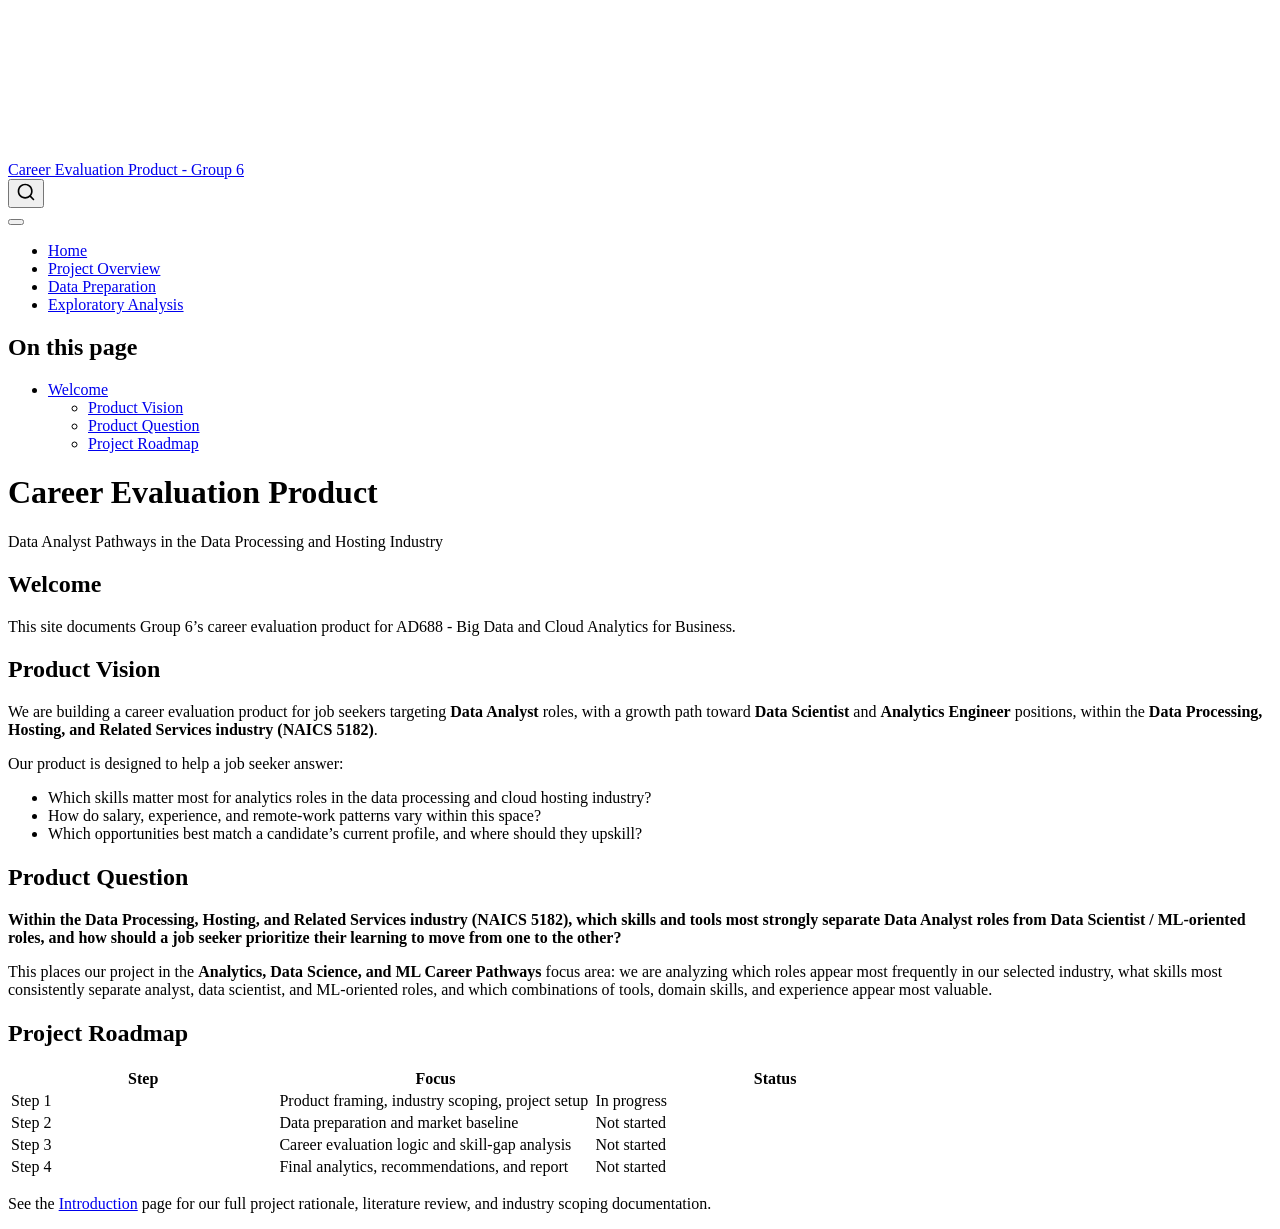
==== index.html @ 71bba5a8 "Built site for gh-pages" ====
<!DOCTYPE html>
<html xmlns="http://www.w3.org/1999/xhtml" lang="en" xml:lang="en"><head>

<meta charset="utf-8">
<meta name="generator" content="quarto-1.10.18">

<meta name="viewport" content="width=device-width, initial-scale=1.0, user-scalable=yes">


<title>Career Evaluation Product – Career Evaluation Product - Group 6</title>
<style>
/* Default styles provided by pandoc.
** See https://pandoc.org/MANUAL.html#variables-for-html for config info.
*/
span.smallcaps{font-variant: small-caps;}
div.columns{display: flex; gap: 1.5em;}
div.column{flex: auto;}
@media screen {
div.columns{gap: min(4vw, 1.5em);}
div.column{overflow-x: auto;}
}
div.hanging-indent{margin-left: 1.5em; text-indent: -1.5em;}
ul.task-list{list-style: none;}
ul.task-list li input[type="checkbox"] {
  width: 0.8em;
  margin: 0 0.8em 0.2em -1em; /* quarto-specific, see https://github.com/quarto-dev/quarto-cli/issues/4556 */ 
  vertical-align: middle;
}
</style>


<script src="site_libs/quarto-nav/quarto-nav.js"></script>
<script src="site_libs/quarto-nav/headroom.min.js"></script>
<script src="site_libs/clipboard/clipboard.min.js"></script>
<script src="site_libs/quarto-search/autocomplete.umd.js"></script>
<script src="site_libs/quarto-search/fuse.min.js"></script>
<script src="site_libs/quarto-search/quarto-search.js"></script>
<meta name="quarto:offset" content="./">
<script src="site_libs/quarto-html/quarto.js" type="module"></script>
<script src="site_libs/quarto-html/tabsets/tabsets.js" type="module"></script>
<script src="site_libs/quarto-html/popper.min.js"></script>
<script src="site_libs/quarto-html/tippy.umd.min.js"></script>
<script src="site_libs/quarto-html/anchor.min.js"></script>
<link href="site_libs/quarto-html/tippy.css" rel="stylesheet">
<link href="site_libs/quarto-html/quarto-syntax-highlighting-64a204ab8560d761af7679ceaba22944.css" rel="stylesheet" id="quarto-text-highlighting-styles">
<script src="site_libs/bootstrap/bootstrap.min.js"></script>
<link href="site_libs/bootstrap/bootstrap-icons.css" rel="stylesheet">
<link href="site_libs/bootstrap/bootstrap-3e9b1289f5f353c49b617ce48ad2bc38.min.css" rel="stylesheet" append-hash="true" id="quarto-bootstrap" data-mode="light">
<script id="quarto-search-options" type="application/json">{
  "location": "navbar",
  "copy-button": false,
  "collapse-after": 3,
  "panel-placement": "end",
  "type": "overlay",
  "limit": 50,
  "keyboard-shortcut": [
    "f",
    "/",
    "s"
  ],
  "show-item-context": false,
  "language": {
    "search-no-results-text": "No results",
    "search-matching-documents-text": "matching documents",
    "search-copy-link-title": "Copy link to search",
    "search-hide-matches-text": "Hide additional matches",
    "search-more-match-text": "more match in this document",
    "search-more-matches-text": "more matches in this document",
    "search-clear-button-title": "Clear",
    "search-text-placeholder": "",
    "search-detached-cancel-button-title": "Cancel",
    "search-submit-button-title": "Submit",
    "search-label": "Search"
  }
}</script>


<link rel="stylesheet" href="styles.css">
</head>

<body class="nav-fixed quarto-light">

<div id="quarto-search-results"></div>
  <header id="quarto-header" class="headroom fixed-top">
    <nav class="navbar navbar-expand-lg " data-bs-theme="dark">
      <div class="navbar-container container-fluid">
      <div class="navbar-brand-container mx-auto">
    <a class="navbar-brand" href="./index.html">
    <span class="navbar-title">Career Evaluation Product - Group 6</span>
    </a>
  </div>
            <div id="quarto-search" class="" title="Search"></div>
          <button class="navbar-toggler" type="button" data-bs-toggle="collapse" data-bs-target="#navbarCollapse" aria-controls="navbarCollapse" role="menu" aria-expanded="false" aria-label="Toggle navigation" onclick="if (window.quartoToggleHeadroom) { window.quartoToggleHeadroom(); }">
  <span class="navbar-toggler-icon"></span>
</button>
          <div class="collapse navbar-collapse" id="navbarCollapse">
            <ul class="navbar-nav navbar-nav-scroll me-auto">
  <li class="nav-item">
    <a class="nav-link active" href="./index.html" aria-current="page"> 
<span class="menu-text">Home</span></a>
  </li>  
  <li class="nav-item">
    <a class="nav-link" href="./introduction.html"> 
<span class="menu-text">Project Overview</span></a>
  </li>  
  <li class="nav-item">
    <a class="nav-link" href="./data_preparation.html"> 
<span class="menu-text">Data Preparation</span></a>
  </li>  
  <li class="nav-item">
    <a class="nav-link" href="./eda.html"> 
<span class="menu-text">Exploratory Analysis</span></a>
  </li>  
</ul>
          </div> <!-- /navcollapse -->
            <div class="quarto-navbar-tools">
</div>
      </div> <!-- /container-fluid -->
    </nav>
</header>
<!-- content -->
<div id="quarto-content" class="quarto-container page-columns page-rows-contents page-layout-article page-navbar">
<!-- sidebar -->
<!-- margin-sidebar -->
    <div id="quarto-margin-sidebar" class="sidebar margin-sidebar">
        <nav id="TOC" role="doc-toc" class="toc-active">
    <h2 id="toc-title">On this page</h2>
   
  <ul>
  <li><a href="#welcome" id="toc-welcome" class="nav-link active" data-scroll-target="#welcome">Welcome</a>
  <ul class="collapse">
  <li><a href="#product-vision" id="toc-product-vision" class="nav-link" data-scroll-target="#product-vision">Product Vision</a></li>
  <li><a href="#product-question" id="toc-product-question" class="nav-link" data-scroll-target="#product-question">Product Question</a></li>
  <li><a href="#project-roadmap" id="toc-project-roadmap" class="nav-link" data-scroll-target="#project-roadmap">Project Roadmap</a></li>
  </ul></li>
  </ul>
</nav>
    </div>
<!-- main -->
<main class="content" id="quarto-document-content">

<header id="title-block-header" class="quarto-title-block default">
<div class="quarto-title">
<h1 class="title">Career Evaluation Product</h1>
<p class="subtitle lead">Data Analyst Pathways in the Data Processing and Hosting Industry</p>
</div>



<div class="quarto-title-meta">

    
  
    
  </div>
  


</header>


<section id="welcome" class="level1">
<h1>Welcome</h1>
<p>This site documents Group 6’s career evaluation product for AD688 - Big Data and Cloud Analytics for Business.</p>
<section id="product-vision" class="level2">
<h2 class="anchored" data-anchor-id="product-vision">Product Vision</h2>
<p>We are building a career evaluation product for job seekers targeting <strong>Data Analyst</strong> roles, with a growth path toward <strong>Data Scientist</strong> and <strong>Analytics Engineer</strong> positions, within the <strong>Data Processing, Hosting, and Related Services industry (NAICS 5182)</strong>.</p>
<p>Our product is designed to help a job seeker answer:</p>
<ul>
<li>Which skills matter most for analytics roles in the data processing and cloud hosting industry?</li>
<li>How do salary, experience, and remote-work patterns vary within this space?</li>
<li>Which opportunities best match a candidate’s current profile, and where should they upskill?</li>
</ul>
</section>
<section id="product-question" class="level2">
<h2 class="anchored" data-anchor-id="product-question">Product Question</h2>
<p><strong>Within the Data Processing, Hosting, and Related Services industry (NAICS 5182), which skills and tools most strongly separate Data Analyst roles from Data Scientist / ML-oriented roles, and how should a job seeker prioritize their learning to move from one to the other?</strong></p>
<p>This places our project in the <strong>Analytics, Data Science, and ML Career Pathways</strong> focus area: we are analyzing which roles appear most frequently in our selected industry, what skills most consistently separate analyst, data scientist, and ML-oriented roles, and which combinations of tools, domain skills, and experience appear most valuable.</p>
</section>
<section id="project-roadmap" class="level2">
<h2 class="anchored" data-anchor-id="project-roadmap">Project Roadmap</h2>
<table class="caption-top table">
<colgroup>
<col style="width: 28%">
<col style="width: 33%">
<col style="width: 38%">
</colgroup>
<thead>
<tr class="header">
<th>Step</th>
<th>Focus</th>
<th>Status</th>
</tr>
</thead>
<tbody>
<tr class="odd">
<td>Step 1</td>
<td>Product framing, industry scoping, project setup</td>
<td>In progress</td>
</tr>
<tr class="even">
<td>Step 2</td>
<td>Data preparation and market baseline</td>
<td>Not started</td>
</tr>
<tr class="odd">
<td>Step 3</td>
<td>Career evaluation logic and skill-gap analysis</td>
<td>Not started</td>
</tr>
<tr class="even">
<td>Step 4</td>
<td>Final analytics, recommendations, and report</td>
<td>Not started</td>
</tr>
</tbody>
</table>
<p>See the <a href="./introduction.html">Introduction</a> page for our full project rationale, literature review, and industry scoping documentation.</p>


</section>
</section>

</main> <!-- /main -->
<script id="quarto-html-after-body" type="application/javascript">
  window.document.addEventListener("DOMContentLoaded", function (event) {
    const icon = "";
    const anchorJS = new window.AnchorJS();
    anchorJS.options = {
      placement: 'right',
      icon: icon
    };
    anchorJS.add('.anchored');
    const isCodeAnnotation = (el) => {
      for (const clz of el.classList) {
        if (clz.startsWith('code-annotation-')) {                     
          return true;
        }
      }
      return false;
    }
    const onCopySuccess = function(e) {
      // button target
      const button = e.trigger;
      // don't keep focus
      button.blur();
      // flash "checked"
      button.classList.add('code-copy-button-checked');
      var currentTitle = button.getAttribute("title");
      button.setAttribute("title", "Copied!");
      let tooltip;
      if (window.bootstrap) {
        button.setAttribute("data-bs-toggle", "tooltip");
        button.setAttribute("data-bs-placement", "left");
        button.setAttribute("data-bs-title", "Copied!");
        tooltip = new bootstrap.Tooltip(button, 
          { trigger: "manual", 
            customClass: "code-copy-button-tooltip",
            offset: [0, -8]});
        tooltip.show();    
      }
      setTimeout(function() {
        if (tooltip) {
          tooltip.hide();
          button.removeAttribute("data-bs-title");
          button.removeAttribute("data-bs-toggle");
          button.removeAttribute("data-bs-placement");
        }
        button.setAttribute("title", currentTitle);
        button.classList.remove('code-copy-button-checked');
      }, 1000);
      // clear code selection
      e.clearSelection();
    }
    const getTextToCopy = function(trigger) {
      const outerScaffold = trigger.parentElement.cloneNode(true);
      const codeEl = outerScaffold.querySelector('code');
      for (const childEl of codeEl.children) {
        if (isCodeAnnotation(childEl)) {
          childEl.remove();
        }
      }
      return codeEl.innerText;
    }
    const clipboard = new window.ClipboardJS('.code-copy-button:not([data-in-quarto-modal])', {
      text: getTextToCopy
    });
    clipboard.on('success', onCopySuccess);
    if (window.document.getElementById('quarto-embedded-source-code-modal')) {
      const clipboardModal = new window.ClipboardJS('.code-copy-button[data-in-quarto-modal]', {
        text: getTextToCopy,
        container: window.document.getElementById('quarto-embedded-source-code-modal')
      });
      clipboardModal.on('success', onCopySuccess);
    }
      var localhostRegex = new RegExp(/^(?:http|https):\/\/localhost\:?[0-9]*\//);
      var mailtoRegex = new RegExp(/^mailto:/);
        var filterRegex = new RegExp("https:\/\/mpp66-ctrl\.github\.io\/ad688-industry-career-product-group6\/");
      var isInternal = (href) => {
          return filterRegex.test(href) || localhostRegex.test(href) || mailtoRegex.test(href);
      }
      // Inspect non-navigation links and adorn them if external
     var links = window.document.querySelectorAll('a[href]:not(.nav-link):not(.navbar-brand):not(.toc-action):not(.sidebar-link):not(.sidebar-item-toggle):not(.pagination-link):not(.no-external):not([aria-hidden]):not(.dropdown-item):not(.quarto-navigation-tool):not(.about-link)');
      for (var i=0; i<links.length; i++) {
        const link = links[i];
        if (!isInternal(link.href)) {
          // undo the damage that might have been done by quarto-nav.js in the case of
          // links that we want to consider external
          if (link.dataset.originalHref !== undefined) {
            link.href = link.dataset.originalHref;
          }
        }
      }
    function tippyHover(el, contentFn, onTriggerFn, onUntriggerFn) {
      const config = {
        allowHTML: true,
        maxWidth: 500,
        delay: 100,
        arrow: false,
        appendTo: function(el) {
            return el.parentElement;
        },
        interactive: true,
        interactiveBorder: 10,
        theme: 'quarto',
        placement: 'bottom-start',
      };
      if (contentFn) {
        config.content = contentFn;
      }
      if (onTriggerFn) {
        config.onTrigger = onTriggerFn;
      }
      if (onUntriggerFn) {
        config.onUntrigger = onUntriggerFn;
      }
      window.tippy(el, config); 
    }
    const noterefs = window.document.querySelectorAll('a[role="doc-noteref"]');
    for (var i=0; i<noterefs.length; i++) {
      const ref = noterefs[i];
      tippyHover(ref, function() {
        // use id or data attribute instead here
        let href = ref.getAttribute('data-footnote-href') || ref.getAttribute('href');
        try { href = new URL(href).hash; } catch {}
        const id = href.replace(/^#\/?/, "");
        const note = window.document.getElementById(id);
        if (note) {
          return note.innerHTML;
        } else {
          return "";
        }
      });
    }
    const xrefs = window.document.querySelectorAll('a.quarto-xref');
    const processXRef = (id, note) => {
      // Strip column container classes
      const stripColumnClz = (el) => {
        el.classList.remove("page-full", "page-columns");
        if (el.children) {
          for (const child of el.children) {
            stripColumnClz(child);
          }
        }
      }
      stripColumnClz(note)
      if (id === null || id.startsWith('sec-')) {
        // Special case sections, only their first couple elements
        const container = document.createElement("div");
        if (note.children && note.children.length > 2) {
          container.appendChild(note.children[0].cloneNode(true));
          for (let i = 1; i < note.children.length; i++) {
            const child = note.children[i];
            if (child.tagName === "P" && child.innerText === "") {
              continue;
            } else {
              container.appendChild(child.cloneNode(true));
              break;
            }
          }
          if (window.Quarto?.typesetMath) {
            window.Quarto.typesetMath(container);
          }
          return container.innerHTML
        } else {
          if (window.Quarto?.typesetMath) {
            window.Quarto.typesetMath(note);
          }
          return note.innerHTML;
        }
      } else {
        // Remove any anchor links if they are present
        const anchorLink = note.querySelector('a.anchorjs-link');
        if (anchorLink) {
          anchorLink.remove();
        }
        if (window.Quarto?.typesetMath) {
          window.Quarto.typesetMath(note);
        }
        if (note.classList.contains("callout")) {
          return note.outerHTML;
        } else {
          return note.innerHTML;
        }
      }
    }
    for (var i=0; i<xrefs.length; i++) {
      const xref = xrefs[i];
      tippyHover(xref, undefined, function(instance) {
        instance.disable();
        let url = xref.getAttribute('href');
        let hash = undefined; 
        if (url.startsWith('#')) {
          hash = url;
        } else {
          try { hash = new URL(url).hash; } catch {}
        }
        if (hash) {
          const id = hash.replace(/^#\/?/, "");
          const note = window.document.getElementById(id);
          if (note !== null) {
            try {
              const html = processXRef(id, note.cloneNode(true));
              instance.setContent(html);
            } finally {
              instance.enable();
              instance.show();
            }
          } else {
            // See if we can fetch this
            fetch(url.split('#')[0])
            .then(res => res.text())
            .then(html => {
              const parser = new DOMParser();
              const htmlDoc = parser.parseFromString(html, "text/html");
              const note = htmlDoc.getElementById(id);
              if (note !== null) {
                const html = processXRef(id, note);
                instance.setContent(html);
              } 
            }).finally(() => {
              instance.enable();
              instance.show();
            });
          }
        } else {
          // See if we can fetch a full url (with no hash to target)
          // This is a special case and we should probably do some content thinning / targeting
          fetch(url)
          .then(res => res.text())
          .then(html => {
            const parser = new DOMParser();
            const htmlDoc = parser.parseFromString(html, "text/html");
            const note = htmlDoc.querySelector('main.content');
            if (note !== null) {
              // This should only happen for chapter cross references
              // (since there is no id in the URL)
              // remove the first header
              if (note.children.length > 0 && note.children[0].tagName === "HEADER") {
                note.children[0].remove();
              }
              const html = processXRef(null, note);
              instance.setContent(html);
            } 
          }).finally(() => {
            instance.enable();
            instance.show();
          });
        }
      }, function(instance) {
      });
    }
        let selectedAnnoteEl;
        const selectorForAnnotation = ( cell, annotation) => {
          let cellAttr = 'data-code-cell="' + cell + '"';
          let lineAttr = 'data-code-annotation="' +  annotation + '"';
          const selector = 'span[' + cellAttr + '][' + lineAttr + ']';
          return selector;
        }
        const selectCodeLines = (annoteEl) => {
          const doc = window.document;
          const targetCell = annoteEl.getAttribute("data-target-cell");
          const targetAnnotation = annoteEl.getAttribute("data-target-annotation");
          const annoteSpan = window.document.querySelector(selectorForAnnotation(targetCell, targetAnnotation));
          const lines = annoteSpan.getAttribute("data-code-lines").split(",");
          const lineIds = lines.map((line) => {
            return targetCell + "-" + line;
          })
          let top = null;
          let height = null;
          let parent = null;
          if (lineIds.length > 0) {
              //compute the position of the single el (top and bottom and make a div)
              const el = window.document.getElementById(lineIds[0]);
              top = el.offsetTop;
              height = el.offsetHeight;
              parent = el.parentElement.parentElement;
            if (lineIds.length > 1) {
              const lastEl = window.document.getElementById(lineIds[lineIds.length - 1]);
              const bottom = lastEl.offsetTop + lastEl.offsetHeight;
              height = bottom - top;
            }
            if (top !== null && height !== null && parent !== null) {
              // cook up a div (if necessary) and position it 
              let div = window.document.getElementById("code-annotation-line-highlight");
              if (div === null) {
                div = window.document.createElement("div");
                div.setAttribute("id", "code-annotation-line-highlight");
                div.style.position = 'absolute';
                parent.appendChild(div);
              }
              div.style.top = top - 2 + "px";
              div.style.height = height + 4 + "px";
              div.style.left = 0;
              let gutterDiv = window.document.getElementById("code-annotation-line-highlight-gutter");
              if (gutterDiv === null) {
                gutterDiv = window.document.createElement("div");
                gutterDiv.setAttribute("id", "code-annotation-line-highlight-gutter");
                gutterDiv.style.position = 'absolute';
                const codeCell = window.document.getElementById(targetCell);
                const gutter = codeCell.querySelector('.code-annotation-gutter');
                gutter.appendChild(gutterDiv);
              }
              gutterDiv.style.top = top - 2 + "px";
              gutterDiv.style.height = height + 4 + "px";
            }
            selectedAnnoteEl = annoteEl;
          }
        };
        const unselectCodeLines = () => {
          const elementsIds = ["code-annotation-line-highlight", "code-annotation-line-highlight-gutter"];
          elementsIds.forEach((elId) => {
            const div = window.document.getElementById(elId);
            if (div) {
              div.remove();
            }
          });
          selectedAnnoteEl = undefined;
        };
          // Handle positioning of the toggle
      window.addEventListener(
        "resize",
        throttle(() => {
          elRect = undefined;
          if (selectedAnnoteEl) {
            selectCodeLines(selectedAnnoteEl);
          }
        }, 10)
      );
      function throttle(fn, ms) {
      let throttle = false;
      let timer;
        return (...args) => {
          if(!throttle) { // first call gets through
              fn.apply(this, args);
              throttle = true;
          } else { // all the others get throttled
              if(timer) clearTimeout(timer); // cancel #2
              timer = setTimeout(() => {
                fn.apply(this, args);
                timer = throttle = false;
              }, ms);
          }
        };
      }
        // Attach click handler to the DT
        const annoteDls = window.document.querySelectorAll('dt[data-target-cell]');
        for (const annoteDlNode of annoteDls) {
          annoteDlNode.addEventListener('click', (event) => {
            const clickedEl = event.target;
            if (clickedEl !== selectedAnnoteEl) {
              unselectCodeLines();
              const activeEl = window.document.querySelector('dt[data-target-cell].code-annotation-active');
              if (activeEl) {
                activeEl.classList.remove('code-annotation-active');
              }
              selectCodeLines(clickedEl);
              clickedEl.classList.add('code-annotation-active');
            } else {
              // Unselect the line
              unselectCodeLines();
              clickedEl.classList.remove('code-annotation-active');
            }
          });
        }
    const findCites = (el) => {
      const parentEl = el.parentElement;
      if (parentEl) {
        const cites = parentEl.dataset.cites;
        if (cites) {
          return {
            el,
            cites: cites.split(' ')
          };
        } else {
          return findCites(el.parentElement)
        }
      } else {
        return undefined;
      }
    };
    var bibliorefs = window.document.querySelectorAll('a[role="doc-biblioref"]');
    for (var i=0; i<bibliorefs.length; i++) {
      const ref = bibliorefs[i];
      const citeInfo = findCites(ref);
      if (citeInfo) {
        tippyHover(citeInfo.el, function() {
          var popup = window.document.createElement('div');
          citeInfo.cites.forEach(function(cite) {
            var citeDiv = window.document.createElement('div');
            citeDiv.classList.add('hanging-indent');
            citeDiv.classList.add('csl-entry');
            var biblioDiv = window.document.getElementById('ref-' + cite);
            if (biblioDiv) {
              citeDiv.innerHTML = biblioDiv.innerHTML;
            }
            popup.appendChild(citeDiv);
          });
          return popup.innerHTML;
        });
      }
    }
  });
  </script>
</div> <!-- /content -->




</body></html>
---- site_libs/quarto-html/tippy.css ----
.tippy-box[data-animation=fade][data-state=hidden]{opacity:0}[data-tippy-root]{max-width:calc(100vw - 10px)}.tippy-box{position:relative;background-color:#333;color:#fff;border-radius:4px;font-size:14px;line-height:1.4;white-space:normal;outline:0;transition-property:transform,visibility,opacity}.tippy-box[data-placement^=top]>.tippy-arrow{bottom:0}.tippy-box[data-placement^=top]>.tippy-arrow:before{bottom:-7px;left:0;border-width:8px 8px 0;border-top-color:initial;transform-origin:center top}.tippy-box[data-placement^=bottom]>.tippy-arrow{top:0}.tippy-box[data-placement^=bottom]>.tippy-arrow:before{top:-7px;left:0;border-width:0 8px 8px;border-bottom-color:initial;transform-origin:center bottom}.tippy-box[data-placement^=left]>.tippy-arrow{right:0}.tippy-box[data-placement^=left]>.tippy-arrow:before{border-width:8px 0 8px 8px;border-left-color:initial;right:-7px;transform-origin:center left}.tippy-box[data-placement^=right]>.tippy-arrow{left:0}.tippy-box[data-placement^=right]>.tippy-arrow:before{left:-7px;border-width:8px 8px 8px 0;border-right-color:initial;transform-origin:center right}.tippy-box[data-inertia][data-state=visible]{transition-timing-function:cubic-bezier(.54,1.5,.38,1.11)}.tippy-arrow{width:16px;height:16px;color:#333}.tippy-arrow:before{content:"";position:absolute;border-color:transparent;border-style:solid}.tippy-content{position:relative;padding:5px 9px;z-index:1}
---- site_libs/quarto-html/quarto-syntax-highlighting-64a204ab8560d761af7679ceaba22944.css ----
/* quarto syntax highlight colors */
:root {
  --quarto-hl-ot-color: #003B4F;
  --quarto-hl-at-color: #657422;
  --quarto-hl-ss-color: #20794D;
  --quarto-hl-an-color: #5E5E5E;
  --quarto-hl-fu-color: #4758AB;
  --quarto-hl-st-color: #20794D;
  --quarto-hl-cf-color: #003B4F;
  --quarto-hl-op-color: #5E5E5E;
  --quarto-hl-er-color: #AD0000;
  --quarto-hl-bn-color: #AD0000;
  --quarto-hl-al-color: #AD0000;
  --quarto-hl-va-color: #111111;
  --quarto-hl-bu-color: inherit;
  --quarto-hl-ex-color: inherit;
  --quarto-hl-pp-color: #AD0000;
  --quarto-hl-in-color: #5E5E5E;
  --quarto-hl-vs-color: #20794D;
  --quarto-hl-wa-color: #5E5E5E;
  --quarto-hl-do-color: #5E5E5E;
  --quarto-hl-im-color: #00769E;
  --quarto-hl-ch-color: #20794D;
  --quarto-hl-dt-color: #AD0000;
  --quarto-hl-fl-color: #AD0000;
  --quarto-hl-co-color: #5E5E5E;
  --quarto-hl-cv-color: #5E5E5E;
  --quarto-hl-cn-color: #8f5902;
  --quarto-hl-sc-color: #5E5E5E;
  --quarto-hl-dv-color: #AD0000;
  --quarto-hl-kw-color: #003B4F;
}

/* other quarto variables */
:root {
  --quarto-font-monospace: SFMono-Regular, Menlo, Monaco, Consolas, "Liberation Mono", "Courier New", monospace;
}

/* syntax highlight based on Pandoc's rules */
pre > code.sourceCode > span {
  color: #003B4F;
}

code.sourceCode > span {
  color: #003B4F;
}

div.sourceCode,
div.sourceCode pre.sourceCode {
  color: #003B4F;
}

/* Normal */
code span {
  color: #003B4F;
}

/* Alert */
code span.al {
  color: #AD0000;
  font-style: inherit;
}

/* Annotation */
code span.an {
  color: #5E5E5E;
  font-style: inherit;
}

/* Attribute */
code span.at {
  color: #657422;
  font-style: inherit;
}

/* BaseN */
code span.bn {
  color: #AD0000;
  font-style: inherit;
}

/* BuiltIn */
code span.bu {
  font-style: inherit;
}

/* ControlFlow */
code span.cf {
  color: #003B4F;
  font-weight: bold;
  font-style: inherit;
}

/* Char */
code span.ch {
  color: #20794D;
  font-style: inherit;
}

/* Constant */
code span.cn {
  color: #8f5902;
  font-style: inherit;
}

/* Comment */
code span.co {
  color: #5E5E5E;
  font-style: inherit;
}

/* CommentVar */
code span.cv {
  color: #5E5E5E;
  font-style: italic;
}

/* Documentation */
code span.do {
  color: #5E5E5E;
  font-style: italic;
}

/* DataType */
code span.dt {
  color: #AD0000;
  font-style: inherit;
}

/* DecVal */
code span.dv {
  color: #AD0000;
  font-style: inherit;
}

/* Error */
code span.er {
  color: #AD0000;
  font-style: inherit;
}

/* Extension */
code span.ex {
  font-style: inherit;
}

/* Float */
code span.fl {
  color: #AD0000;
  font-style: inherit;
}

/* Function */
code span.fu {
  color: #4758AB;
  font-style: inherit;
}

/* Import */
code span.im {
  color: #00769E;
  font-style: inherit;
}

/* Information */
code span.in {
  color: #5E5E5E;
  font-style: inherit;
}

/* Keyword */
code span.kw {
  color: #003B4F;
  font-weight: bold;
  font-style: inherit;
}

/* Operator */
code span.op {
  color: #5E5E5E;
  font-style: inherit;
}

/* Other */
code span.ot {
  color: #003B4F;
  font-style: inherit;
}

/* Preprocessor */
code span.pp {
  color: #AD0000;
  font-style: inherit;
}

/* SpecialChar */
code span.sc {
  color: #5E5E5E;
  font-style: inherit;
}

/* SpecialString */
code span.ss {
  color: #20794D;
  font-style: inherit;
}

/* String */
code span.st {
  color: #20794D;
  font-style: inherit;
}

/* Variable */
code span.va {
  color: #111111;
  font-style: inherit;
}

/* VerbatimString */
code span.vs {
  color: #20794D;
  font-style: inherit;
}

/* Warning */
code span.wa {
  color: #5E5E5E;
  font-style: italic;
}

.prevent-inlining {
  content: "</";
}

/*# sourceMappingURL=9d8d5bb603a83b8298b89080a598c93b.css.map */
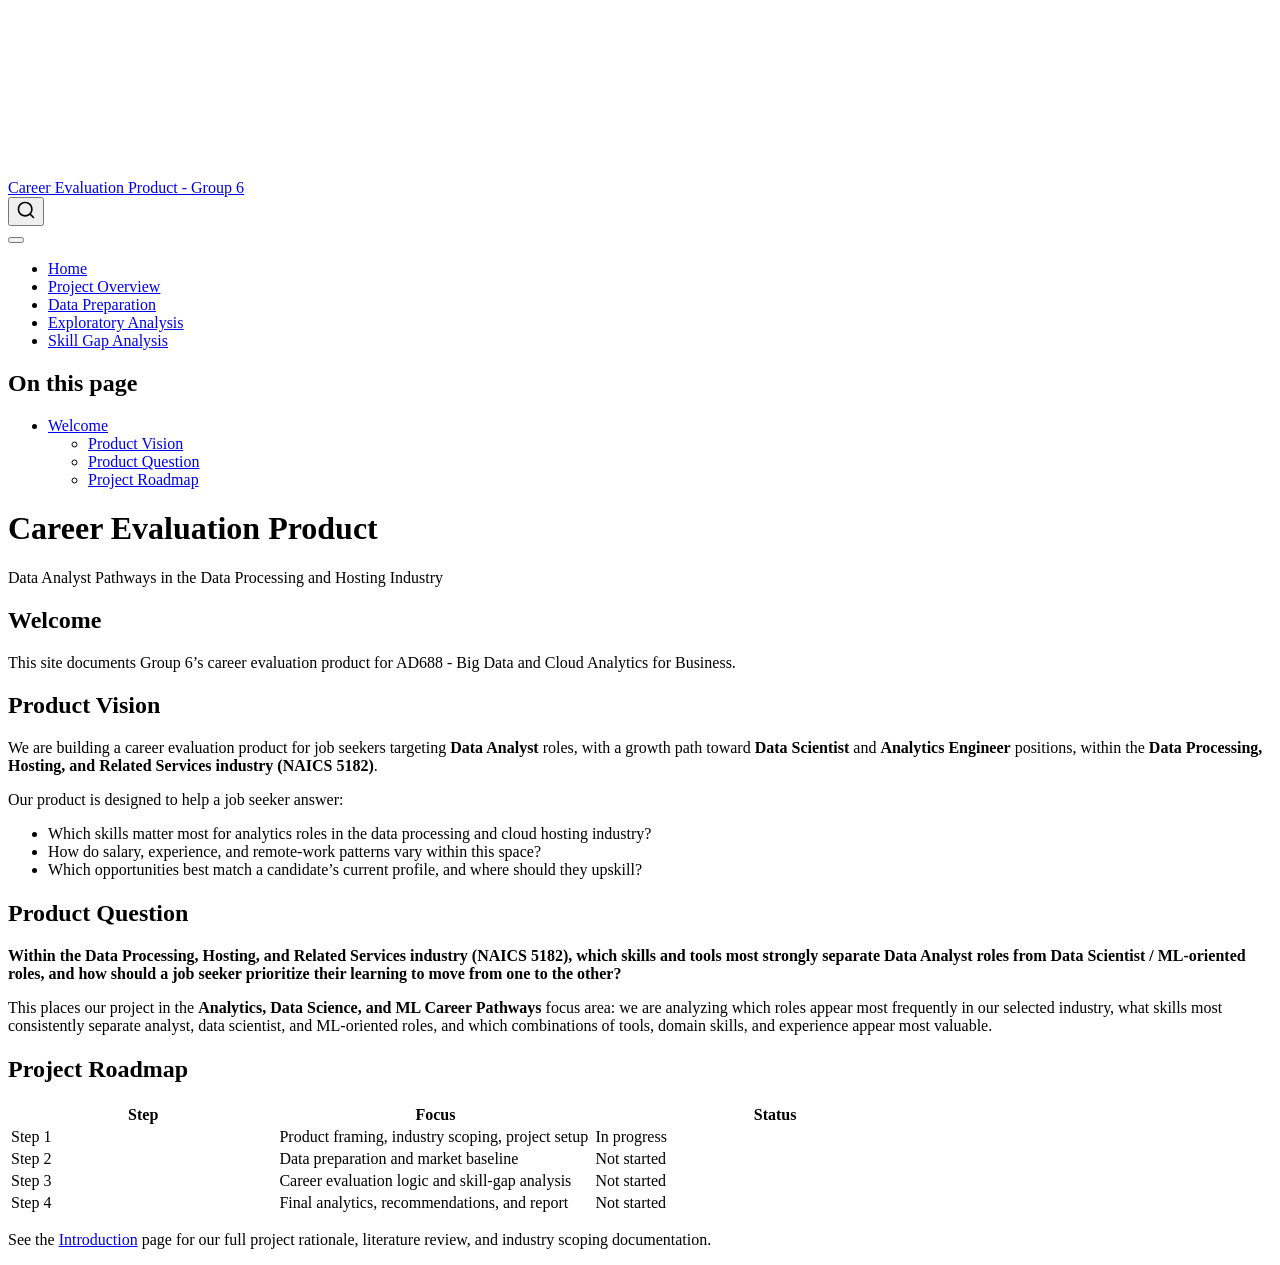
==== commit 780bd5cd: "Built site for gh-pages" ====
--- a/index.html
+++ b/index.html
@@ -110,6 +110,10 @@
   <li class="nav-item">
     <a class="nav-link" href="./eda.html"> 
 <span class="menu-text">Exploratory Analysis</span></a>
+  </li>  
+  <li class="nav-item">
+    <a class="nav-link" href="./skill_gap_analysis.html"> 
+<span class="menu-text">Skill Gap Analysis</span></a>
   </li>  
 </ul>
           </div> <!-- /navcollapse -->
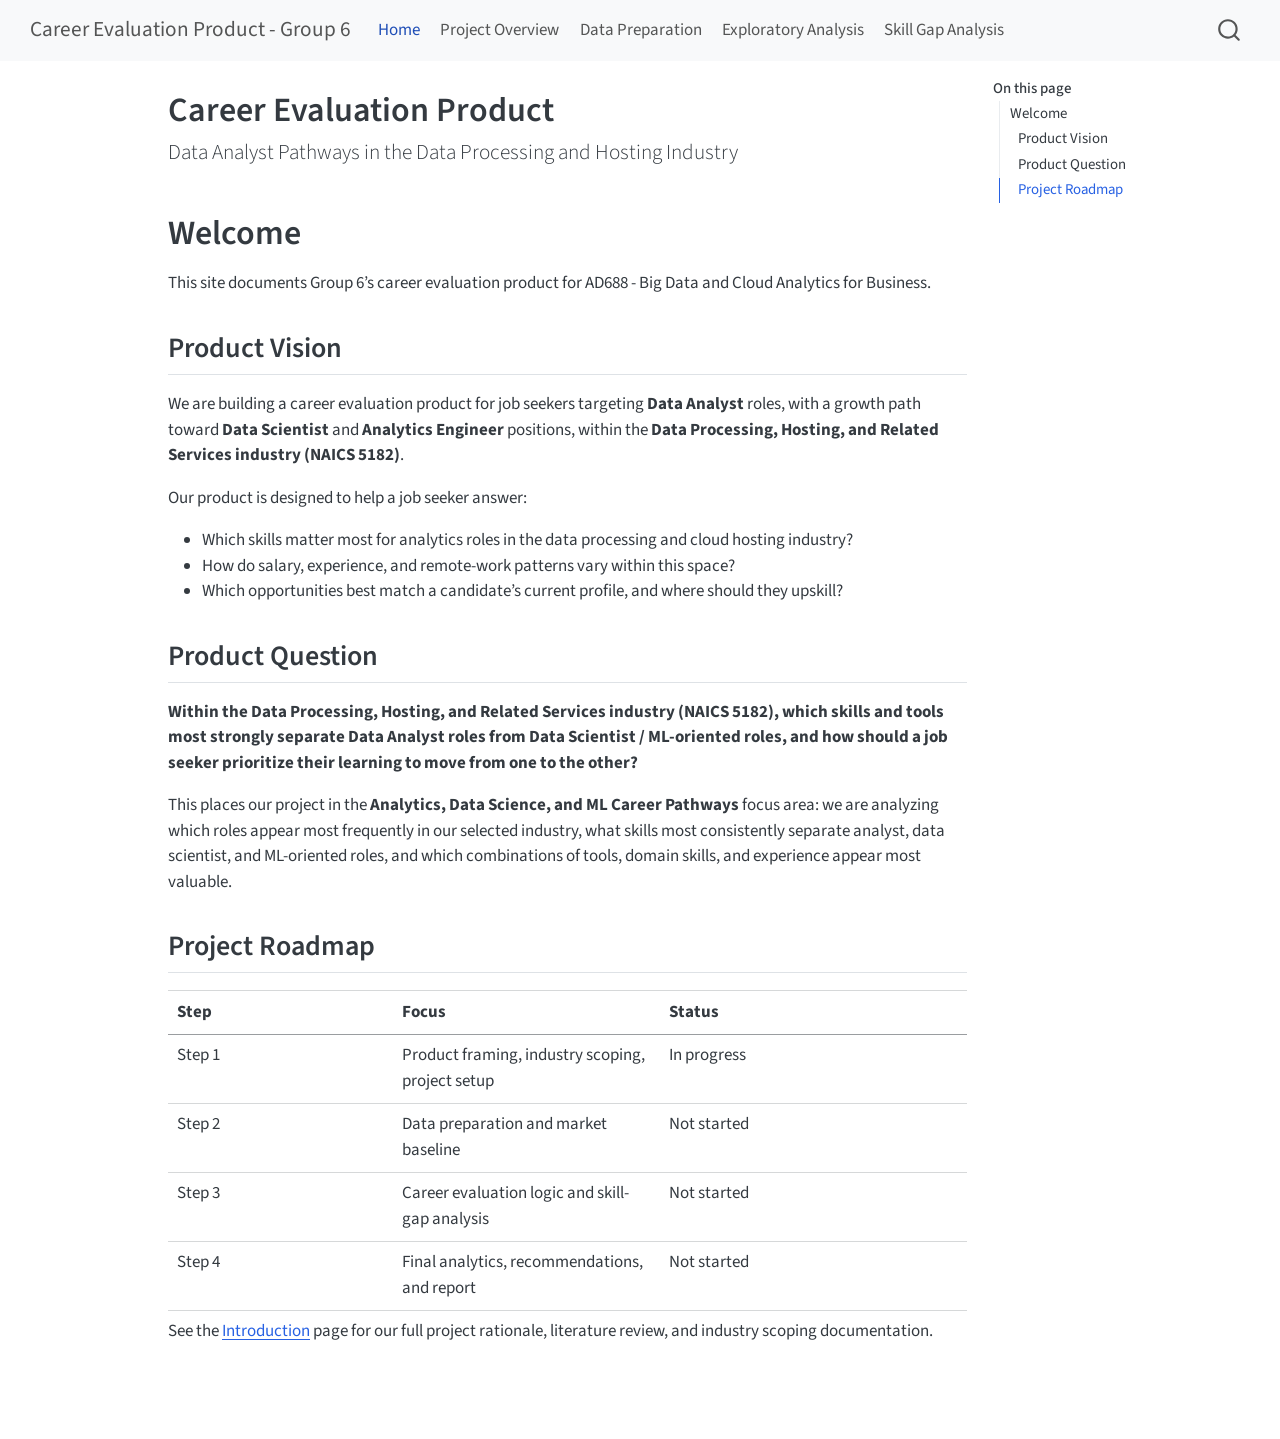
==== commit fafe4d44: "Built site for gh-pages" ====
--- a/index.html
+++ b/index.html
@@ -45,7 +45,7 @@
 <link href="site_libs/quarto-html/quarto-syntax-highlighting-64a204ab8560d761af7679ceaba22944.css" rel="stylesheet" id="quarto-text-highlighting-styles">
 <script src="site_libs/bootstrap/bootstrap.min.js"></script>
 <link href="site_libs/bootstrap/bootstrap-icons.css" rel="stylesheet">
-<link href="site_libs/bootstrap/bootstrap-3e9b1289f5f353c49b617ce48ad2bc38.min.css" rel="stylesheet" append-hash="true" id="quarto-bootstrap" data-mode="light">
+<link href="site_libs/bootstrap/bootstrap-55617497126496852ff9f5a59253c640.min.css" rel="stylesheet" append-hash="true" id="quarto-bootstrap" data-mode="light">
 <script id="quarto-search-options" type="application/json">{
   "location": "navbar",
   "copy-button": false,
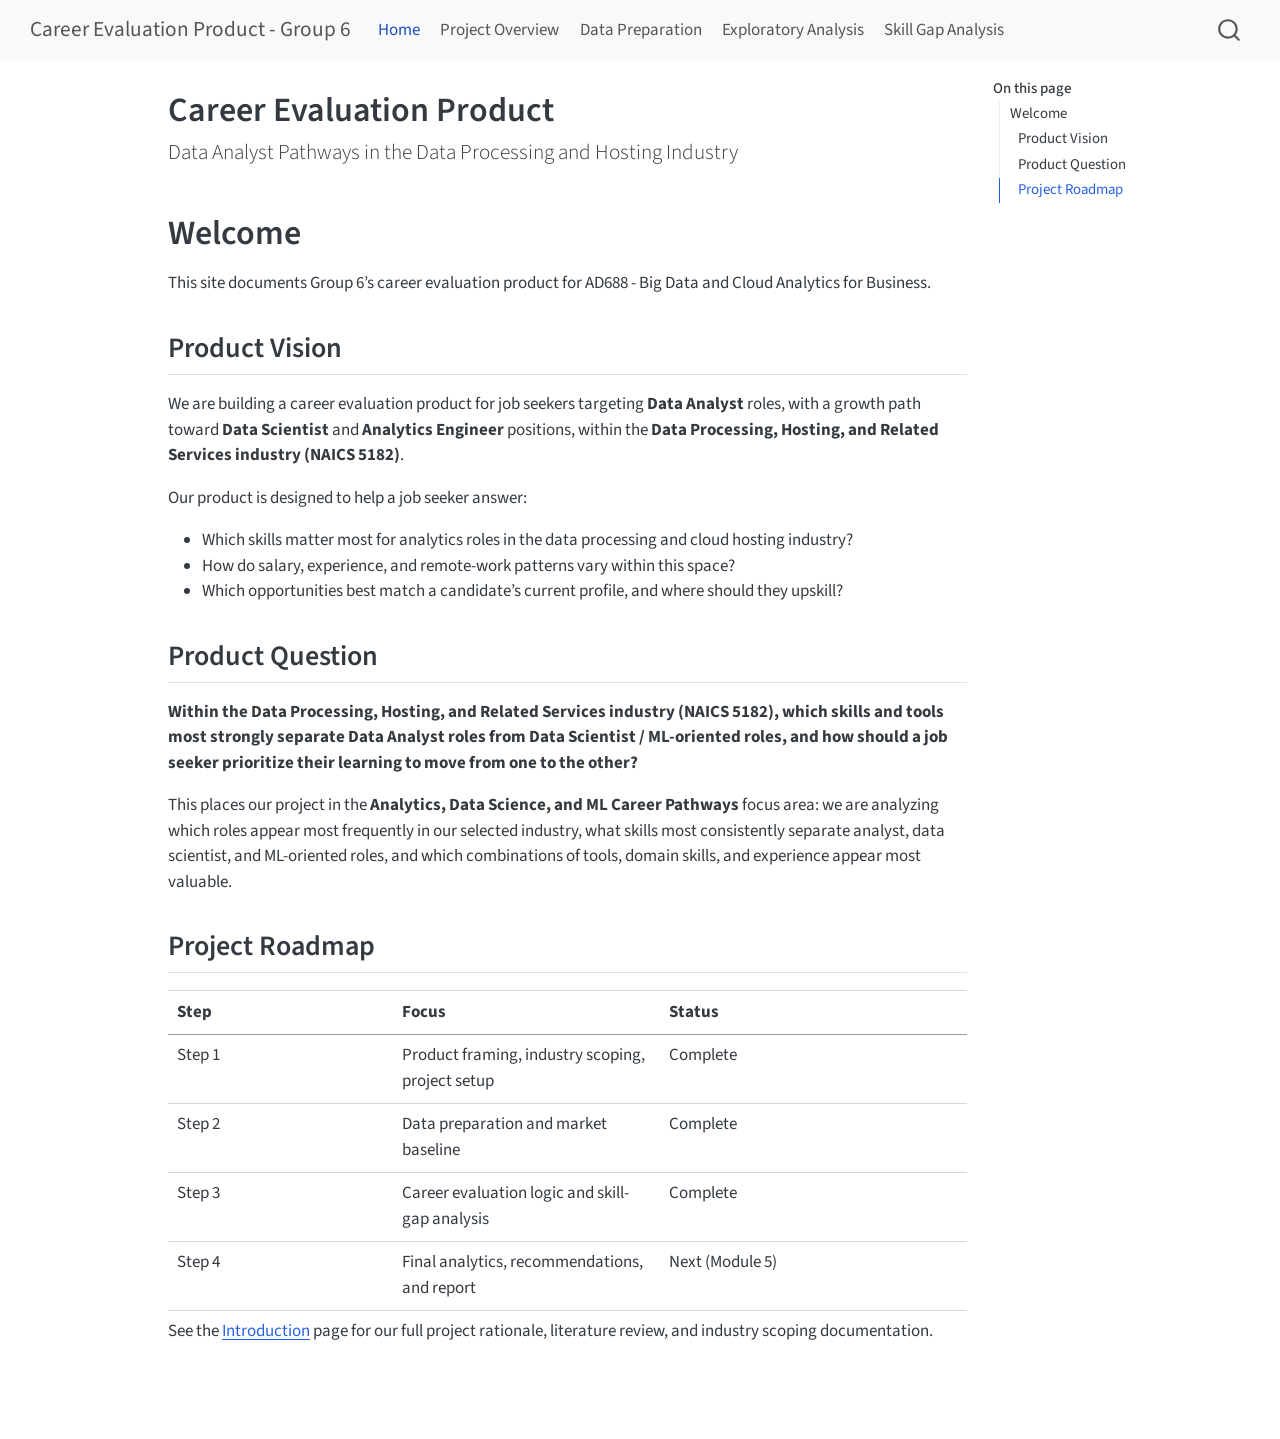
==== commit 7cc38192: "Built site for gh-pages" ====
--- a/index.html
+++ b/index.html
@@ -2,7 +2,7 @@
 <html xmlns="http://www.w3.org/1999/xhtml" lang="en" xml:lang="en"><head>
 
 <meta charset="utf-8">
-<meta name="generator" content="quarto-1.10.18">
+<meta name="generator" content="quarto-1.10.19">
 
 <meta name="viewport" content="width=device-width, initial-scale=1.0, user-scalable=yes">
 
@@ -42,7 +42,7 @@
 <script src="site_libs/quarto-html/tippy.umd.min.js"></script>
 <script src="site_libs/quarto-html/anchor.min.js"></script>
 <link href="site_libs/quarto-html/tippy.css" rel="stylesheet">
-<link href="site_libs/quarto-html/quarto-syntax-highlighting-64a204ab8560d761af7679ceaba22944.css" rel="stylesheet" id="quarto-text-highlighting-styles">
+<link href="site_libs/quarto-html/quarto-syntax-highlighting-bf27225e3a48a9273f3daa8f8e829971.css" rel="stylesheet" id="quarto-text-highlighting-styles">
 <script src="site_libs/bootstrap/bootstrap.min.js"></script>
 <link href="site_libs/bootstrap/bootstrap-icons.css" rel="stylesheet">
 <link href="site_libs/bootstrap/bootstrap-55617497126496852ff9f5a59253c640.min.css" rel="stylesheet" append-hash="true" id="quarto-bootstrap" data-mode="light">
@@ -200,22 +200,22 @@
 <tr class="odd">
 <td>Step 1</td>
 <td>Product framing, industry scoping, project setup</td>
-<td>In progress</td>
+<td>Complete</td>
 </tr>
 <tr class="even">
 <td>Step 2</td>
 <td>Data preparation and market baseline</td>
-<td>Not started</td>
+<td>Complete</td>
 </tr>
 <tr class="odd">
 <td>Step 3</td>
 <td>Career evaluation logic and skill-gap analysis</td>
-<td>Not started</td>
+<td>Complete</td>
 </tr>
 <tr class="even">
 <td>Step 4</td>
 <td>Final analytics, recommendations, and report</td>
-<td>Not started</td>
+<td>Next (Module 5)</td>
 </tr>
 </tbody>
 </table>
--- a/site_libs/quarto-html/quarto-syntax-highlighting-bf27225e3a48a9273f3daa8f8e829971.css
+++ b/site_libs/quarto-html/quarto-syntax-highlighting-bf27225e3a48a9273f3daa8f8e829971.css
@@ -0,0 +1,236 @@
+/* quarto syntax highlight colors */
+:root {
+  --quarto-hl-ot-color: #003B4F;
+  --quarto-hl-at-color: #657422;
+  --quarto-hl-ss-color: #20794D;
+  --quarto-hl-an-color: #5E5E5E;
+  --quarto-hl-fu-color: #4758AB;
+  --quarto-hl-st-color: #20794D;
+  --quarto-hl-cf-color: #003B4F;
+  --quarto-hl-op-color: #5E5E5E;
+  --quarto-hl-er-color: #AD0000;
+  --quarto-hl-bn-color: #AD0000;
+  --quarto-hl-al-color: #AD0000;
+  --quarto-hl-va-color: #111111;
+  --quarto-hl-bu-color: inherit;
+  --quarto-hl-ex-color: inherit;
+  --quarto-hl-pp-color: #AD0000;
+  --quarto-hl-in-color: #5E5E5E;
+  --quarto-hl-vs-color: #20794D;
+  --quarto-hl-wa-color: #5E5E5E;
+  --quarto-hl-do-color: #5E5E5E;
+  --quarto-hl-im-color: #00769E;
+  --quarto-hl-ch-color: #20794D;
+  --quarto-hl-dt-color: #AD0000;
+  --quarto-hl-fl-color: #AD0000;
+  --quarto-hl-co-color: #5E5E5E;
+  --quarto-hl-cv-color: #5E5E5E;
+  --quarto-hl-cn-color: #8f5902;
+  --quarto-hl-sc-color: #5E5E5E;
+  --quarto-hl-dv-color: #AD0000;
+  --quarto-hl-kw-color: #003B4F;
+}
+
+/* other quarto variables */
+:root {
+  --quarto-font-monospace: SFMono-Regular, Menlo, Monaco, Consolas, "Liberation Mono", "Courier New", monospace;
+}
+
+/* syntax highlight based on Pandoc's rules */
+pre > code.sourceCode > span {
+  color: #003B4F;
+}
+
+code.sourceCode > span {
+  color: #003B4F;
+}
+
+div.sourceCode,
+div.sourceCode pre.sourceCode {
+  color: #003B4F;
+}
+
+/* Normal */
+code span {
+  color: #003B4F;
+}
+
+/* Alert */
+code span.al {
+  color: #AD0000;
+  font-style: inherit;
+}
+
+/* Annotation */
+code span.an {
+  color: #5E5E5E;
+  font-style: inherit;
+}
+
+/* Attribute */
+code span.at {
+  color: #657422;
+  font-style: inherit;
+}
+
+/* BaseN */
+code span.bn {
+  color: #AD0000;
+  font-style: inherit;
+}
+
+/* BuiltIn */
+code span.bu {
+  font-style: inherit;
+}
+
+/* ControlFlow */
+code span.cf {
+  color: #003B4F;
+  font-weight: bold;
+  font-style: inherit;
+}
+
+/* Char */
+code span.ch {
+  color: #20794D;
+  font-style: inherit;
+}
+
+/* Constant */
+code span.cn {
+  color: #8f5902;
+  font-style: inherit;
+}
+
+/* Comment */
+code span.co {
+  color: #5E5E5E;
+  font-style: inherit;
+}
+
+/* CommentVar */
+code span.cv {
+  color: #5E5E5E;
+  font-style: italic;
+}
+
+/* Documentation */
+code span.do {
+  color: #5E5E5E;
+  font-style: italic;
+}
+
+/* DataType */
+code span.dt {
+  color: #AD0000;
+  font-style: inherit;
+}
+
+/* DecVal */
+code span.dv {
+  color: #AD0000;
+  font-style: inherit;
+}
+
+/* Error */
+code span.er {
+  color: #AD0000;
+  font-style: inherit;
+}
+
+/* Extension */
+code span.ex {
+  font-style: inherit;
+}
+
+/* Float */
+code span.fl {
+  color: #AD0000;
+  font-style: inherit;
+}
+
+/* Function */
+code span.fu {
+  color: #4758AB;
+  font-style: inherit;
+}
+
+/* Import */
+code span.im {
+  color: #00769E;
+  font-style: inherit;
+}
+
+/* Information */
+code span.in {
+  color: #5E5E5E;
+  font-style: inherit;
+}
+
+/* Keyword */
+code span.kw {
+  color: #003B4F;
+  font-weight: bold;
+  font-style: inherit;
+}
+
+/* Operator */
+code span.op {
+  color: #5E5E5E;
+  font-style: inherit;
+}
+
+/* Other */
+code span.ot {
+  color: #003B4F;
+  font-style: inherit;
+}
+
+/* Preprocessor */
+code span.pp {
+  color: #AD0000;
+  font-style: inherit;
+}
+
+/* SpecialChar */
+code span.sc {
+  color: #5E5E5E;
+  font-style: inherit;
+}
+
+/* SpecialString */
+code span.ss {
+  color: #20794D;
+  font-style: inherit;
+}
+
+/* String */
+code span.st {
+  color: #20794D;
+  font-style: inherit;
+}
+
+/* Variable */
+code span.va {
+  color: #111111;
+  font-style: inherit;
+}
+
+/* VerbatimString */
+code span.vs {
+  color: #20794D;
+  font-style: inherit;
+}
+
+/* Warning */
+code span.wa {
+  color: #5E5E5E;
+  font-style: italic;
+}
+
+.prevent-inlining {
+  content: "</";
+}
+
+/*# sourceMappingURL=8be38f48d34c45af72792cbd699585e7.css.map */
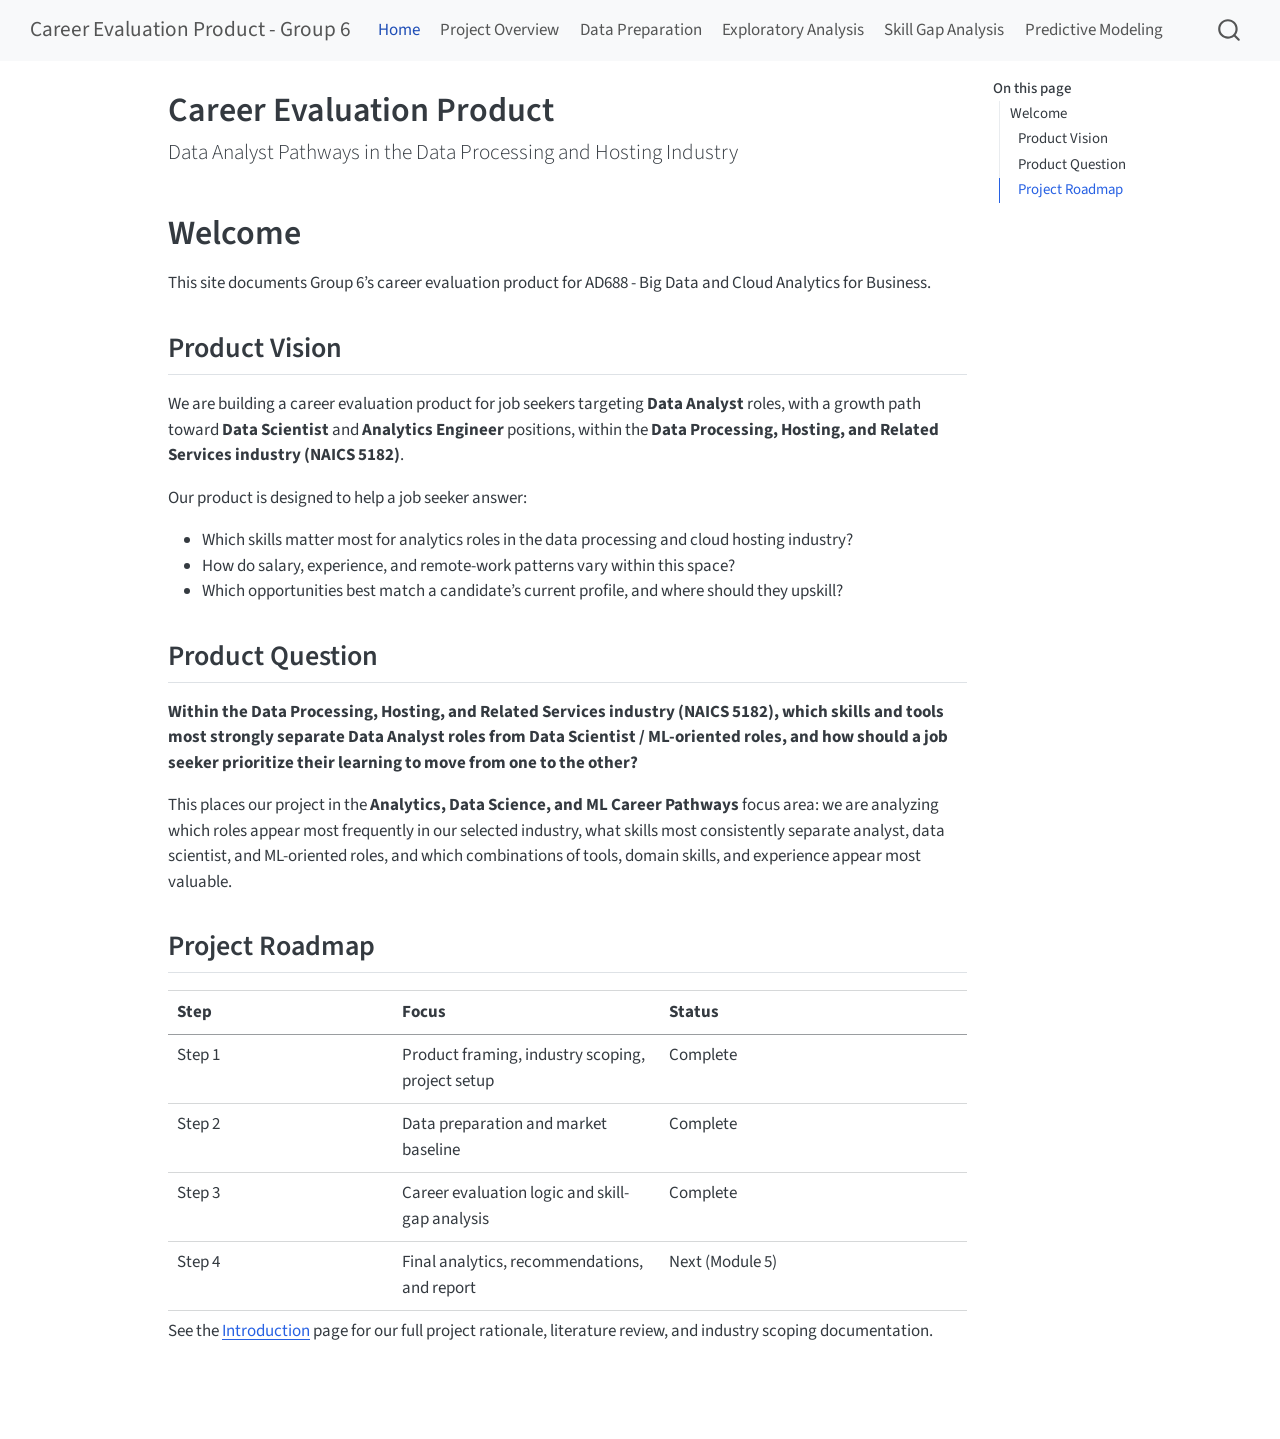
==== commit aa2bf059: "Built site for gh-pages" ====
--- a/index.html
+++ b/index.html
@@ -114,6 +114,10 @@
   <li class="nav-item">
     <a class="nav-link" href="./skill_gap_analysis.html"> 
 <span class="menu-text">Skill Gap Analysis</span></a>
+  </li>  
+  <li class="nav-item">
+    <a class="nav-link" href="./predictive_modeling.html"> 
+<span class="menu-text">Predictive Modeling</span></a>
   </li>  
 </ul>
           </div> <!-- /navcollapse -->
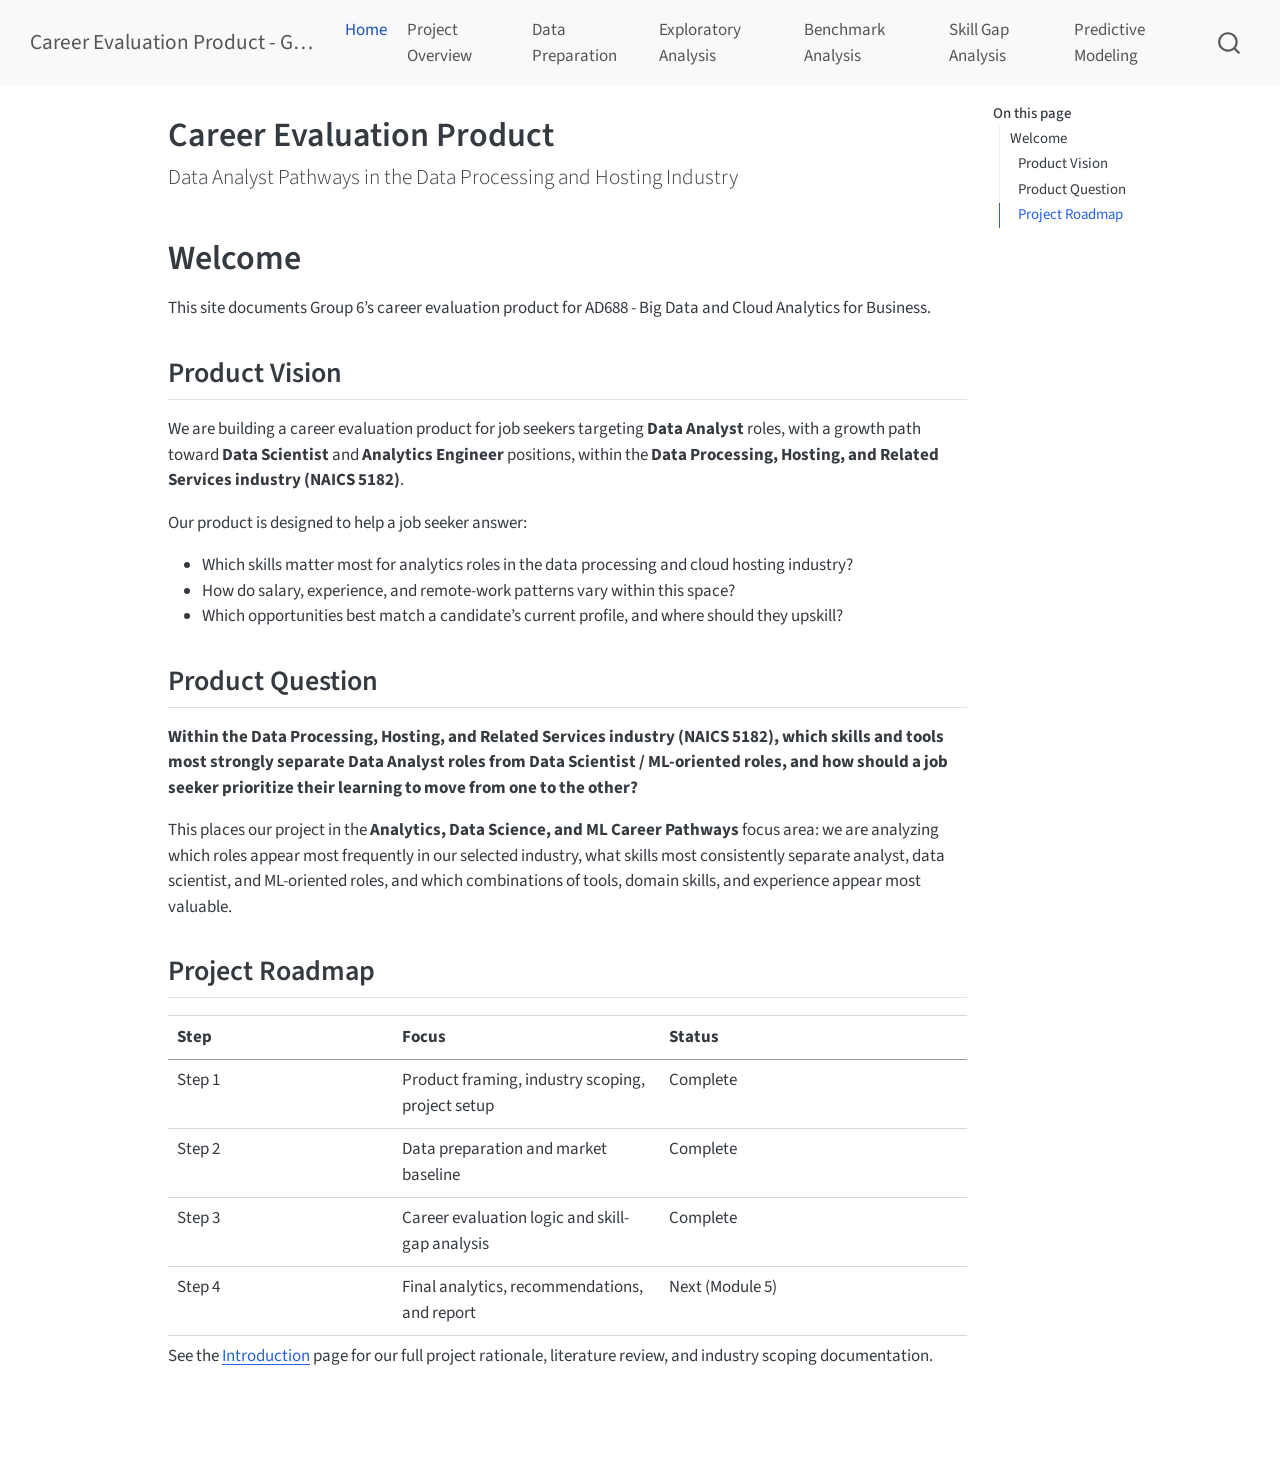
==== commit dad25b56: "Built site for gh-pages" ====
--- a/index.html
+++ b/index.html
@@ -110,6 +110,10 @@
   <li class="nav-item">
     <a class="nav-link" href="./eda.html"> 
 <span class="menu-text">Exploratory Analysis</span></a>
+  </li>  
+  <li class="nav-item">
+    <a class="nav-link" href="./benchmark_analysis.html"> 
+<span class="menu-text">Benchmark Analysis</span></a>
   </li>  
   <li class="nav-item">
     <a class="nav-link" href="./skill_gap_analysis.html"> 
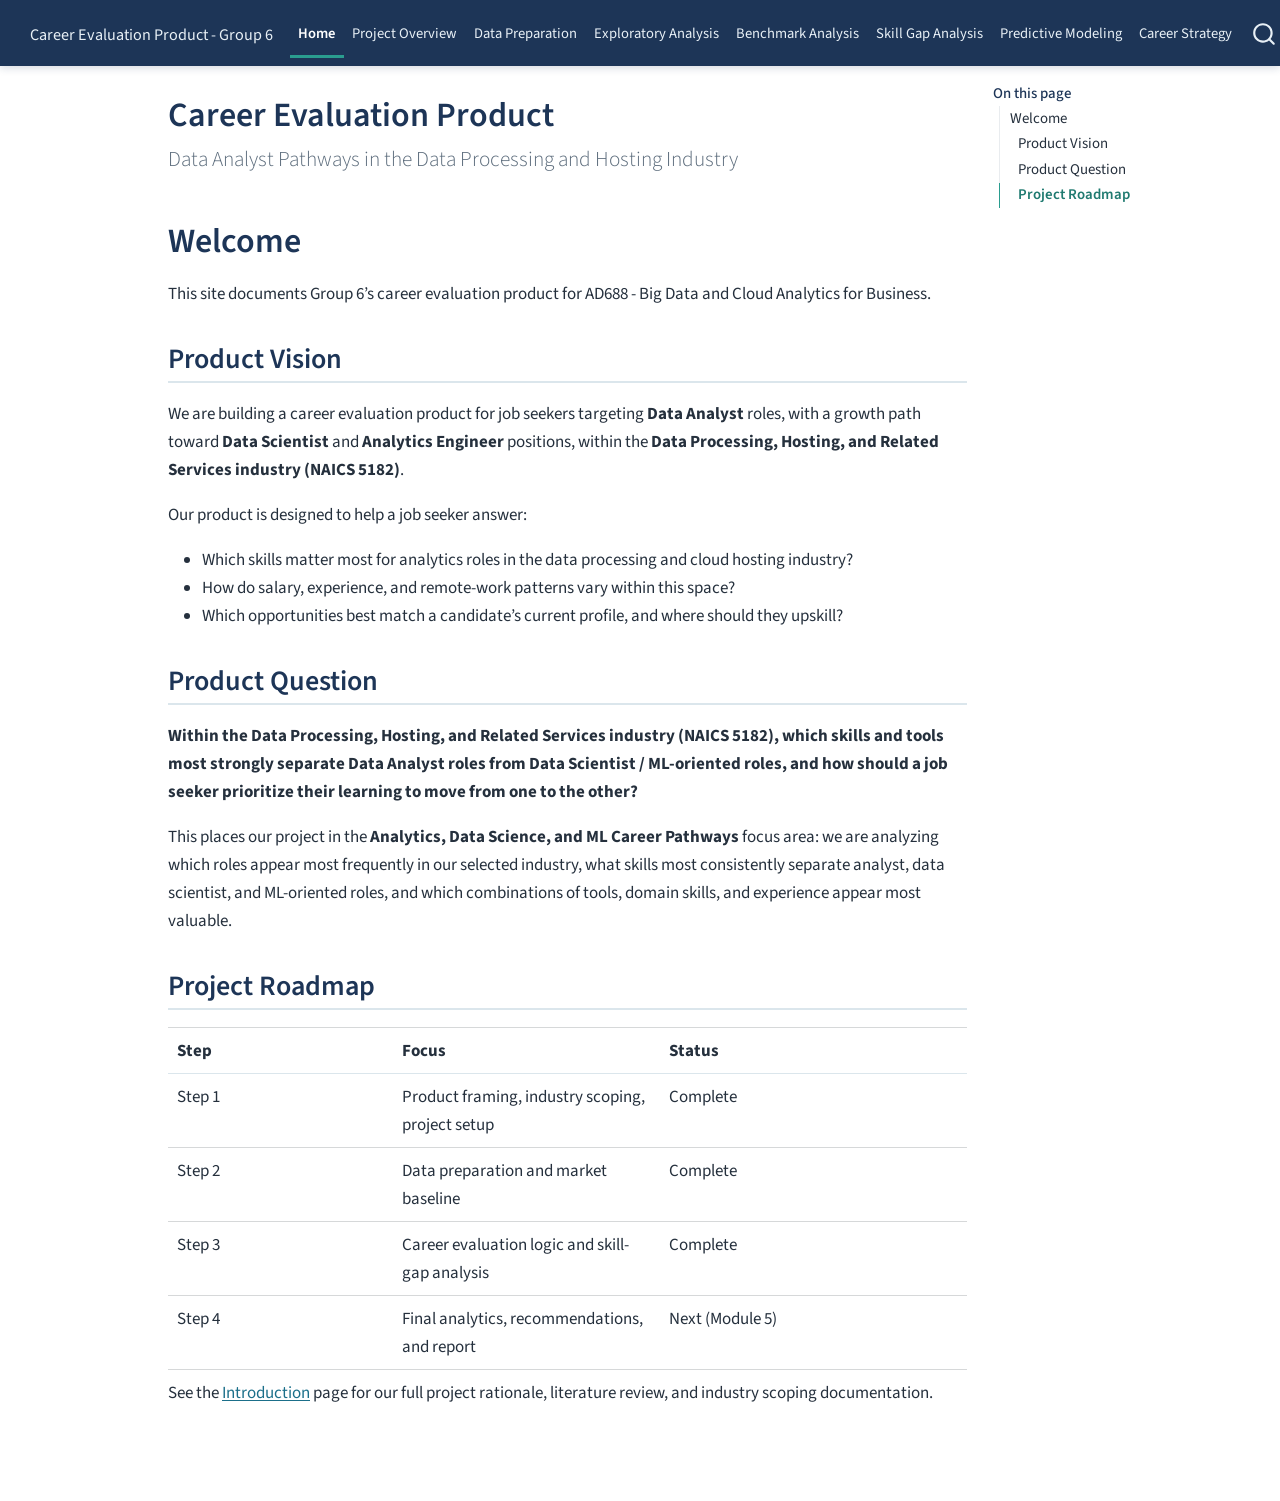
==== commit bc076a7b: "Built site for gh-pages" ====
--- a/index.html
+++ b/index.html
@@ -122,6 +122,10 @@
   <li class="nav-item">
     <a class="nav-link" href="./predictive_modeling.html"> 
 <span class="menu-text">Predictive Modeling</span></a>
+  </li>  
+  <li class="nav-item">
+    <a class="nav-link" href="./career_plan.html"> 
+<span class="menu-text">Career Strategy</span></a>
   </li>  
 </ul>
           </div> <!-- /navcollapse -->
--- a/styles.css
+++ b/styles.css
@@ -0,0 +1,230 @@
+/* Group 6 site theme: a light touch on top of Quarto's Cosmo theme.
+   Colors match the charts: navy #1d3557, teal #2a9d8f, blue #457b9d. */
+
+:root {
+  --g6-navy: #1d3557;
+  --g6-teal: #2a9d8f;
+  --g6-teal-dark: #1f7a70;
+  --g6-link: #1b6f8a;
+  --g6-link-hover: #12495c;
+  --g6-soft: #eef4f7;
+  --g6-line: #dbe6ec;
+  --g6-text: #25303d;
+}
+
+body {
+  color: var(--g6-text);
+  line-height: 1.65;
+}
+
+/* Navigation bar: navy with a teal accent under the current page */
+.navbar,
+.navbar.bg-light,
+.navbar.navbar-light {
+  background-color: var(--g6-navy) !important;
+  box-shadow: 0 2px 8px rgba(29, 53, 87, 0.18);
+}
+
+.navbar .navbar-brand,
+.navbar .navbar-title,
+.navbar .nav-link,
+.navbar .menu-text {
+  color: #e8f0f6 !important;
+}
+
+.navbar .nav-link:hover,
+.navbar .nav-link:focus {
+  color: #ffffff !important;
+}
+
+.navbar .nav-link.active,
+.navbar .nav-link.active .menu-text {
+  color: #ffffff !important;
+  font-weight: 600;
+}
+
+.navbar .nav-link.active {
+  box-shadow: inset 0 -3px 0 var(--g6-teal);
+}
+
+
+.navbar .navbar-toggler {
+  border-color: rgba(255, 255, 255, 0.45);
+}
+
+.navbar .navbar-toggler-icon {
+  filter: invert(1) brightness(1.4);
+}
+
+.navbar .quarto-search-icon,
+.navbar .aa-DetachedSearchButtonIcon,
+.navbar .aa-DetachedSearchButtonIcon svg,
+.navbar #quarto-search .bi {
+  color: #e8f0f6 !important;
+  fill: currentColor;
+}
+
+/* Give the site title room so it is not cut off */
+.navbar .navbar-brand-container {
+  max-width: none;
+  flex-shrink: 0;
+}
+
+.navbar .navbar-title {
+  white-space: nowrap;
+  font-size: 1.05rem;
+}
+
+/* Menu items: same order as in the site configuration, kept tidy at every screen width */
+@media (min-width: 992px) {
+  .navbar .navbar-nav {
+    flex-wrap: nowrap;
+    align-items: stretch;
+  }
+
+  .navbar .navbar-nav .nav-item {
+    display: flex;
+  }
+
+  .navbar .navbar-nav .nav-link {
+    display: flex;
+    align-items: center;
+    text-align: center;
+    line-height: 1.2;
+  }
+}
+
+/* Wide screens: one line per item */
+@media (min-width: 1400px) {
+  .navbar .navbar-nav .nav-link {
+    white-space: nowrap;
+    font-size: 0.95rem;
+    padding: 0.9rem 0.8rem;
+  }
+
+  .navbar .navbar-title {
+    font-size: 1.05rem;
+  }
+}
+
+/* Laptop screens: slightly smaller so all seven items still fit on one line */
+@media (min-width: 1240px) and (max-width: 1399px) {
+  .navbar .navbar-nav .nav-link {
+    white-space: nowrap;
+    font-size: 0.86rem;
+    padding: 0.9rem 0.5rem;
+  }
+
+  .navbar .navbar-title {
+    font-size: 0.95rem;
+  }
+}
+
+/* Narrower screens: two tidy lines per item, equal widths */
+@media (min-width: 992px) and (max-width: 1239px) {
+  .navbar .navbar-nav .nav-link {
+    white-space: normal;
+    font-size: 0.85rem;
+    padding: 0.5rem 0.5rem;
+    max-width: 6.8rem;
+    justify-content: center;
+  }
+
+  .navbar .navbar-title {
+    font-size: 0.95rem;
+    white-space: nowrap;
+  }
+}
+
+/* Titles and headings */
+h1.title,
+h1,
+h2,
+h3,
+h4 {
+  color: var(--g6-navy);
+}
+
+h2 {
+  border-bottom: 2px solid var(--g6-line);
+  padding-bottom: 0.25rem;
+}
+
+.quarto-title-block .subtitle,
+.subtitle {
+  color: #5b6b7b;
+}
+
+/* Links */
+main a:not(.nav-link):not(.btn),
+#quarto-document-content a:not(.nav-link):not(.btn) {
+  color: var(--g6-link);
+  text-underline-offset: 2px;
+}
+
+main a:not(.nav-link):not(.btn):hover,
+#quarto-document-content a:not(.nav-link):not(.btn):hover {
+  color: var(--g6-link-hover);
+}
+
+/* Table of contents (right-hand side) */
+#TOC .nav-link.active,
+nav[role="doc-toc"] a.active,
+.sidebar nav[role="doc-toc"] ul > li > a.active {
+  color: var(--g6-teal-dark) !important;
+  border-left-color: var(--g6-teal) !important;
+  font-weight: 600;
+}
+
+#TOC .nav-link:hover,
+nav[role="doc-toc"] a:hover {
+  color: var(--g6-teal-dark);
+}
+
+/* Code and tables */
+code {
+  color: var(--g6-navy);
+  background-color: var(--g6-soft);
+  border-radius: 4px;
+}
+
+div.sourceCode,
+pre.sourceCode {
+  border-radius: 8px;
+}
+
+div.sourceCode {
+  background-color: #f6f9fb;
+  border: 1px solid var(--g6-line);
+}
+
+pre code {
+  background-color: transparent;
+}
+
+table thead th {
+  background-color: var(--g6-soft);
+  color: var(--g6-navy);
+  border-bottom: 2px solid var(--g6-line);
+}
+
+table tbody tr:hover {
+  background-color: #f6fafb;
+}
+
+/* Charts get a little breathing room */
+.js-plotly-plot,
+.plotly-graph-div {
+  margin-top: 0.4rem;
+  margin-bottom: 0.4rem;
+}
+
+blockquote {
+  border-left: 4px solid var(--g6-teal);
+  color: #3b4a5a;
+}
+
+/* Footer */
+.nav-footer {
+  border-top: 1px solid var(--g6-line);
+}
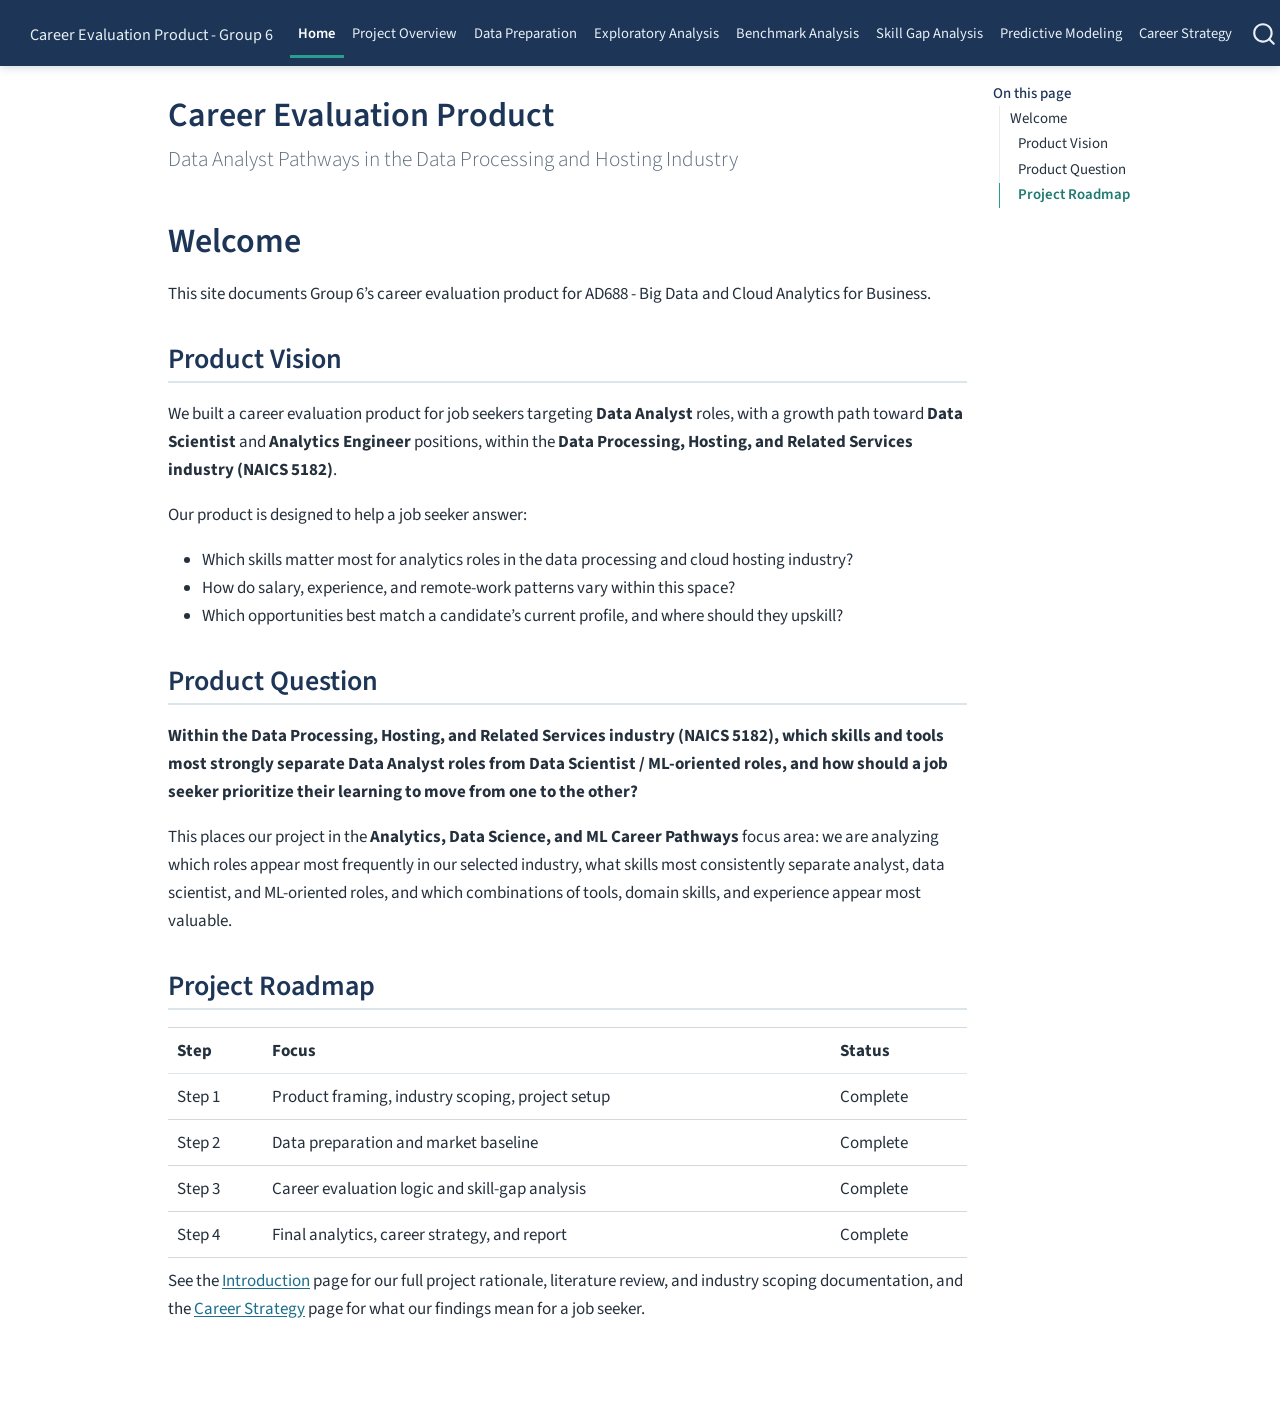
==== commit e3a4d9b0: "Built site for gh-pages" ====
--- a/index.html
+++ b/index.html
@@ -180,7 +180,7 @@
 <p>This site documents Group 6’s career evaluation product for AD688 - Big Data and Cloud Analytics for Business.</p>
 <section id="product-vision" class="level2">
 <h2 class="anchored" data-anchor-id="product-vision">Product Vision</h2>
-<p>We are building a career evaluation product for job seekers targeting <strong>Data Analyst</strong> roles, with a growth path toward <strong>Data Scientist</strong> and <strong>Analytics Engineer</strong> positions, within the <strong>Data Processing, Hosting, and Related Services industry (NAICS 5182)</strong>.</p>
+<p>We built a career evaluation product for job seekers targeting <strong>Data Analyst</strong> roles, with a growth path toward <strong>Data Scientist</strong> and <strong>Analytics Engineer</strong> positions, within the <strong>Data Processing, Hosting, and Related Services industry (NAICS 5182)</strong>.</p>
 <p>Our product is designed to help a job seeker answer:</p>
 <ul>
 <li>Which skills matter most for analytics roles in the data processing and cloud hosting industry?</li>
@@ -196,11 +196,6 @@
 <section id="project-roadmap" class="level2">
 <h2 class="anchored" data-anchor-id="project-roadmap">Project Roadmap</h2>
 <table class="caption-top table">
-<colgroup>
-<col style="width: 28%">
-<col style="width: 33%">
-<col style="width: 38%">
-</colgroup>
 <thead>
 <tr class="header">
 <th>Step</th>
@@ -226,12 +221,12 @@
 </tr>
 <tr class="even">
 <td>Step 4</td>
-<td>Final analytics, recommendations, and report</td>
-<td>Next (Module 5)</td>
+<td>Final analytics, career strategy, and report</td>
+<td>Complete</td>
 </tr>
 </tbody>
 </table>
-<p>See the <a href="./introduction.html">Introduction</a> page for our full project rationale, literature review, and industry scoping documentation.</p>
+<p>See the <a href="./introduction.html">Introduction</a> page for our full project rationale, literature review, and industry scoping documentation, and the <a href="./career_plan.html">Career Strategy</a> page for what our findings mean for a job seeker.</p>
 
 
 </section>
